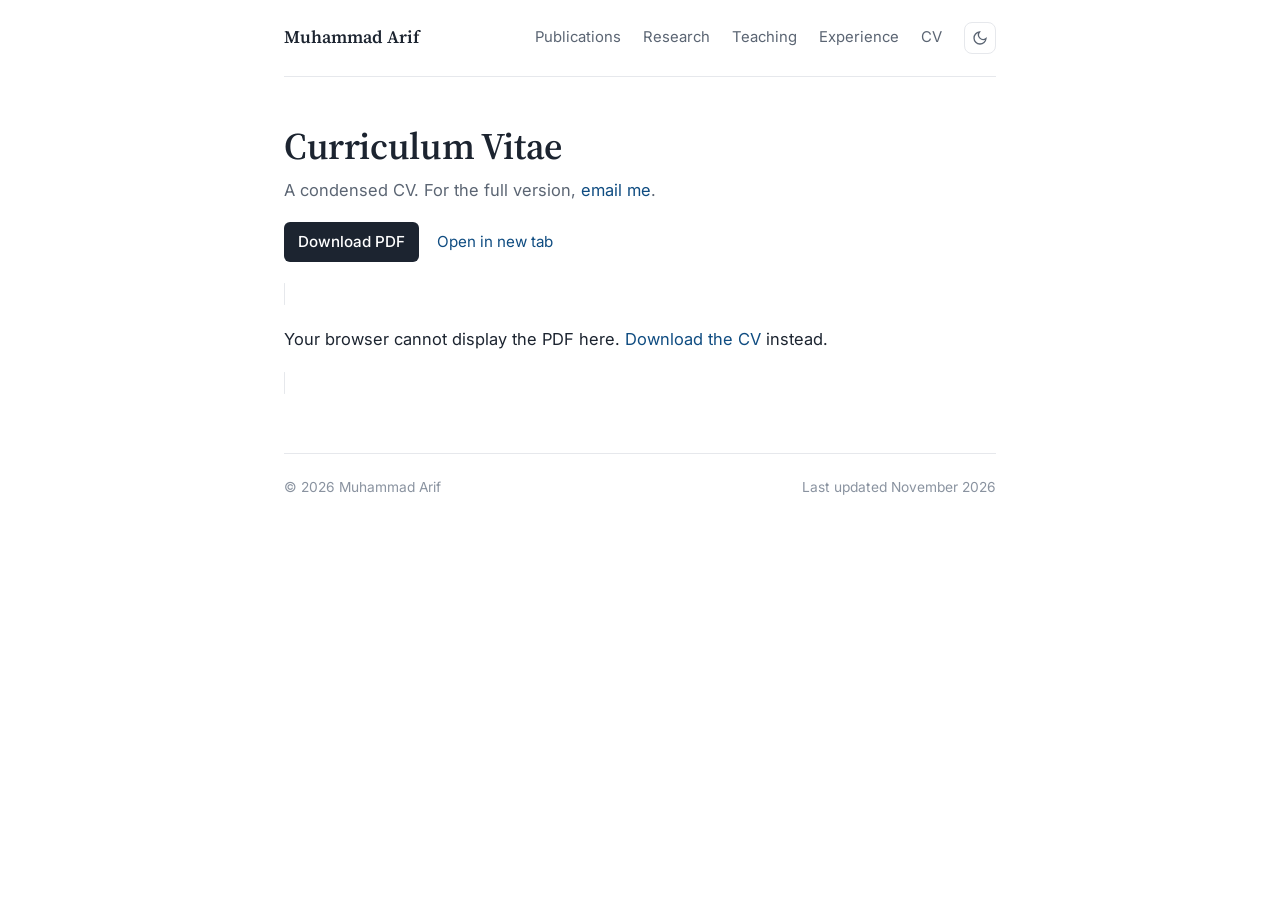
==== cv.html @ a6afcaa0 "Add CV page with condensed-CV note and email link for full version Co-Authored-By: Claude Opus 5.5 <" ====
<!DOCTYPE html>
<html lang="en">
<head>
  <meta charset="UTF-8">
  <meta name="viewport" content="width=device-width, initial-scale=1.0">
  <meta name="color-scheme" content="light dark">
  <title>CV | Muhammad Arif</title>
  <meta name="description" content="Curriculum vitae of Muhammad Arif.">
  <meta property="og:title" content="CV | Muhammad Arif">
  <meta property="og:description" content="Curriculum vitae of Muhammad Arif.">
  <meta property="og:type" content="website">
  <meta property="og:image" content="https://marif561.github.io/images/portrait.jpg">
  <link rel="icon" href="data:image/svg+xml,%3Csvg xmlns='http://www.w3.org/2000/svg' viewBox='0 0 64 64'%3E%3Crect width='64' height='64' rx='32' fill='%230f4c81'/%3E%3Ctext x='50%25' y='56%25' text-anchor='middle' dominant-baseline='middle' font-family='Georgia,serif' font-size='28' fill='%23fff'%3EMA%3C/text%3E%3C/svg%3E">
  <link rel="preconnect" href="https://fonts.googleapis.com">
  <link rel="preconnect" href="https://fonts.gstatic.com" crossorigin>
  <link href="https://fonts.googleapis.com/css2?family=Source+Serif+4:opsz,wght@8..60,400;8..60,600;8..60,700&family=Inter:wght@400;500;600&display=swap" rel="stylesheet">
  <link rel="stylesheet" href="style.css">
  <script>try{var t=localStorage.getItem("theme");if(t)document.documentElement.dataset.theme=t}catch(e){}</script>
</head>
<body>
  <a class="skip" href="#content">Skip to content</a>
  <header class="topbar">
    <a class="home" href="./">Muhammad Arif</a>
    <nav aria-label="Main">
      <a href="publications.html">Publications</a>
      <a href="./#research">Research</a>
      <a href="./#teaching">Teaching</a>
      <a href="./#experience">Experience</a>
      <a href="cv.html">CV</a>
      <button id="theme" class="theme" type="button" aria-label="Toggle dark mode">
        <svg viewBox="0 0 24 24" fill="none" stroke="currentColor" stroke-width="2" stroke-linecap="round"><path d="M21 12.8A9 9 0 1 1 11.2 3a7 7 0 0 0 9.8 9.8z"/></svg>
      </button>
    </nav>
  </header>
  <main id="content">

    <h1 class="page-title">Curriculum Vitae</h1>
    <p class="lead">A condensed CV. For the full version, <a href="mailto:arifmuhmmand@gmail.com?subject=Full%20CV%20request">email me</a>.</p>
    <p class="cv-actions">
      <a class="btn-dl" href="Muhammad_Arif_CV.pdf" download>Download PDF</a>
      <a href="Muhammad_Arif_CV.pdf" target="_blank" rel="noopener">Open in new tab</a>
    </p>
    <object class="cv-embed" data="Muhammad_Arif_CV.pdf#view=FitH" type="application/pdf" aria-label="CV of Muhammad Arif">
      <p>Your browser cannot display the PDF here. <a href="Muhammad_Arif_CV.pdf">Download the CV</a> instead.</p>
    </object>
  </main>
  <footer>
    <span>© 2026 Muhammad Arif</span>
    <span>Last updated November 2026</span>
  </footer>
  <script>
    (function () {
      var root = document.documentElement, btn = document.getElementById("theme");
      function cur() {
        return root.dataset.theme || (matchMedia("(prefers-color-scheme: dark)").matches ? "dark" : "light");
      }
      btn.addEventListener("click", function () {
        var n = cur() === "dark" ? "light" : "dark";
        root.dataset.theme = n;
        try { localStorage.setItem("theme", n); } catch (e) {}
      });
      document.querySelectorAll(".bib-btn").forEach(function (b) {
        b.addEventListener("click", function () {
          var pre = b.closest(".pub").querySelector(".bib");
          pre.hidden = !pre.hidden;
          b.setAttribute("aria-expanded", String(!pre.hidden));
        });
      });
      document.querySelectorAll(".filter button").forEach(function (b) {
        b.addEventListener("click", function () {
          document.querySelectorAll(".filter button").forEach(function (x) { x.classList.remove("on"); });
          b.classList.add("on");
          var f = b.dataset.f;
          document.querySelectorAll(".pub").forEach(function (p) {
            p.hidden = f !== "all" && p.dataset.t !== f;
          });
          document.querySelectorAll(".year-group").forEach(function (g) {
            g.hidden = !g.querySelector(".pub:not([hidden])");
          });
        });
      });
    })();
  </script>
</body>
</html>
---- style.css ----
:root {
  --bg: #ffffff;
  --text: #1c2430;
  --muted: #5b6573;
  --faint: #8a93a0;
  --line: #e6e8ec;
  --accent: #0f4c81;
  --accent-soft: #eef4fa;
  --code-bg: #f6f7f9;
  --serif: "Source Serif 4", Georgia, "Times New Roman", serif;
  --sans: "Inter", system-ui, -apple-system, "Segoe UI", sans-serif;
}
@media (prefers-color-scheme: dark) {
  :root:not([data-theme="light"]) {
    --bg: #12161c; --text: #e6e8eb; --muted: #a3abb6; --faint: #7d8794;
    --line: #262d36; --accent: #8cbcec; --accent-soft: #1a2633; --code-bg: #1a2029;
  }
}
:root[data-theme="dark"] {
  --bg: #12161c; --text: #e6e8eb; --muted: #a3abb6; --faint: #7d8794;
  --line: #262d36; --accent: #8cbcec; --accent-soft: #1a2633; --code-bg: #1a2029;
}

* { box-sizing: border-box; }
html { -webkit-text-size-adjust: 100%; }
body {
  margin: 0 auto; max-width: 760px; padding: 0 24px;
  background: var(--bg); color: var(--text);
  font: 16.5px/1.7 var(--sans); -webkit-font-smoothing: antialiased;
}
a { color: var(--accent); text-decoration: none; }
a:hover { text-decoration: underline; text-underline-offset: 3px; }
b { font-weight: 600; }

.skip { position: absolute; left: -9999px; }
.skip:focus { left: 12px; top: 12px; background: var(--bg); padding: 6px 10px; border: 1px solid var(--line); z-index: 10; }

/* top bar */
.topbar {
  display: flex; align-items: center; justify-content: space-between; gap: 16px; flex-wrap: wrap;
  padding: 22px 0; border-bottom: 1px solid var(--line); margin-bottom: 48px;
}
.home { font-family: var(--serif); font-weight: 600; font-size: 1.1rem; color: var(--text); }
.home:hover { text-decoration: none; }
.topbar nav { display: flex; align-items: center; gap: 22px; font-size: .93rem; }
.topbar nav a { color: var(--muted); }
.topbar nav a:hover { color: var(--text); text-decoration: none; }
.theme {
  background: none; border: 1px solid var(--line); border-radius: 8px; width: 32px; height: 32px;
  color: var(--muted); cursor: pointer; display: grid; place-items: center; padding: 0;
}
.theme:hover { color: var(--text); }
.theme svg { width: 16px; height: 16px; }

/* profile header */
.profile { display: grid; grid-template-columns: 168px 1fr; gap: 36px; align-items: start; margin-bottom: 36px; }
.portrait {
  width: 168px; height: 168px; border-radius: 50%;
  background: linear-gradient(140deg, #0f4c81, #0a2a47); color: #fff;
  display: grid; place-items: center; font: 600 3.2rem var(--serif); letter-spacing: .02em;
}
img.portrait { object-fit: cover; display: block; background: var(--line); box-shadow: 0 0 0 1px var(--line); }
h1 { font-family: var(--serif); font-weight: 600; font-size: 2.35rem; line-height: 1.15; margin: 4px 0 6px; letter-spacing: -.01em; }
.affil { margin: 0; font-size: 1.02rem; }
.loc { margin: 0 0 14px; color: var(--muted); font-size: .95rem; }
.links { list-style: none; margin: 0; padding: 0; display: grid; grid-template-columns: repeat(2, max-content); gap: 4px 28px; font-size: .94rem; }
.links a { display: inline-flex; align-items: center; gap: 8px; }
.links svg { width: 15px; height: 15px; flex: none; }
.handle { color: var(--faint); font-size: .88rem; }

/* sections */
section { margin-bottom: 44px; }
h2 {
  font-family: var(--serif); font-weight: 600; font-size: 1.45rem; margin: 0 0 14px;
  padding-bottom: 6px; border-bottom: 1px solid var(--line);
}
.bio p { margin: 0 0 14px; }
.bio .note { color: var(--muted); }

/* news */
.news { list-style: none; padding: 0; margin: 0; }
.news li { padding: 5px 0 5px 64px; position: relative; }
.news .yr { position: absolute; left: 0; color: var(--faint); font-variant-numeric: tabular-nums; font-size: .92rem; top: 6px; }
.earlier { margin-top: 10px; }
.earlier summary { cursor: pointer; color: var(--muted); font-size: .95rem; padding: 4px 0; }
.earlier summary:hover { color: var(--text); }

/* publications */
.pubs { list-style: none; padding: 0; margin: 0; }
.pub { padding: 14px 0; border-bottom: 1px dashed var(--line); }
.pub:last-child { border-bottom: none; }
.pub-title { font-weight: 600; line-height: 1.45; }
.pub-authors { color: var(--muted); font-size: .94rem; margin-top: 2px; }
.pub-authors b { color: var(--text); }
.pub-venue { font-size: .93rem; margin-top: 2px; font-style: italic; color: var(--muted); }
.venue-tag {
  font-style: normal; font-size: .74rem; font-weight: 600; letter-spacing: .02em;
  background: var(--accent-soft); color: var(--accent); padding: 1px 7px; border-radius: 4px; margin-right: 4px;
}
.star { font-style: normal; font-weight: 600; color: #b5651d; }
.pub-links { font-size: .88rem; margin-top: 4px; color: var(--faint); }
.bib-btn { background: none; border: 0; padding: 0; font: inherit; color: var(--accent); cursor: pointer; }
.bib-btn:hover { text-decoration: underline; text-underline-offset: 3px; }
.bib {
  background: var(--code-bg); border: 1px solid var(--line); border-radius: 6px; padding: 12px 14px; margin: 10px 0 0;
  font: .8rem/1.55 ui-monospace, SFMono-Regular, Menlo, monospace; white-space: pre-wrap; word-break: break-word;
}
.more { margin-top: 12px; font-weight: 500; }

.interests { padding-left: 1.1em; margin: 0; }
.interests li { margin-bottom: 6px; }

/* cv-style lists */
.cv { list-style: none; padding: 0; margin: 0 0 14px; }
.cv li { display: grid; grid-template-columns: 120px 1fr; gap: 16px; padding: 5px 0; }
.cv .when { color: var(--faint); font-size: .92rem; font-variant-numeric: tabular-nums; padding-top: 1px; }

/* publications page */
.page-title { margin-bottom: 8px; }
.lead { color: var(--muted); margin-top: 0; }
.filter { display: flex; flex-wrap: wrap; gap: 6px; margin: 18px 0 30px; }
.filter button {
  font: 500 .86rem var(--sans); padding: 5px 12px; border-radius: 999px; cursor: pointer;
  border: 1px solid var(--line); background: transparent; color: var(--muted);
}
.filter button:hover { color: var(--text); }
.filter button.on { background: var(--text); color: var(--bg); border-color: var(--text); }
.year-group h2 { font-size: 1.2rem; color: var(--muted); }

footer {
  display: flex; justify-content: space-between; flex-wrap: wrap; gap: 8px;
  border-top: 1px solid var(--line); padding: 22px 0 40px; margin-top: 56px;
  color: var(--faint); font-size: .86rem;
}

@media (max-width: 640px) {
  body { font-size: 16px; padding: 0 18px; }
  .topbar { margin-bottom: 32px; }
  .topbar nav { gap: 6px 14px; font-size: .88rem; flex-wrap: wrap; }
  .profile { grid-template-columns: 1fr; gap: 18px; }
  .portrait { width: 120px; height: 120px; font-size: 2.3rem; }
  h1 { font-size: 2rem; }
  .links { grid-template-columns: 1fr 1fr; gap: 4px 16px; }
  .cv li { grid-template-columns: 1fr; gap: 0; }
  .handle { display: none; }
  .news li { padding-left: 0; }
  .news .yr { position: static; margin-right: 6px; }
}
@media print {
  .topbar nav, .bib-btn, .filter { display: none; }
}

/* cv page */
.cv-actions { display: flex; gap: 18px; align-items: center; margin: 18px 0; font-size: .95rem; }
.btn-dl { background: var(--text); color: var(--bg); padding: 7px 14px; border-radius: 6px; font-weight: 500; }
.btn-dl:hover { text-decoration: none; opacity: .9; }
.cv-embed { width: 100%; height: 85vh; min-height: 600px; border: 1px solid var(--line); border-radius: 6px; background: var(--code-bg); }
@media (max-width: 640px) { .cv-embed { height: 70vh; min-height: 420px; } }
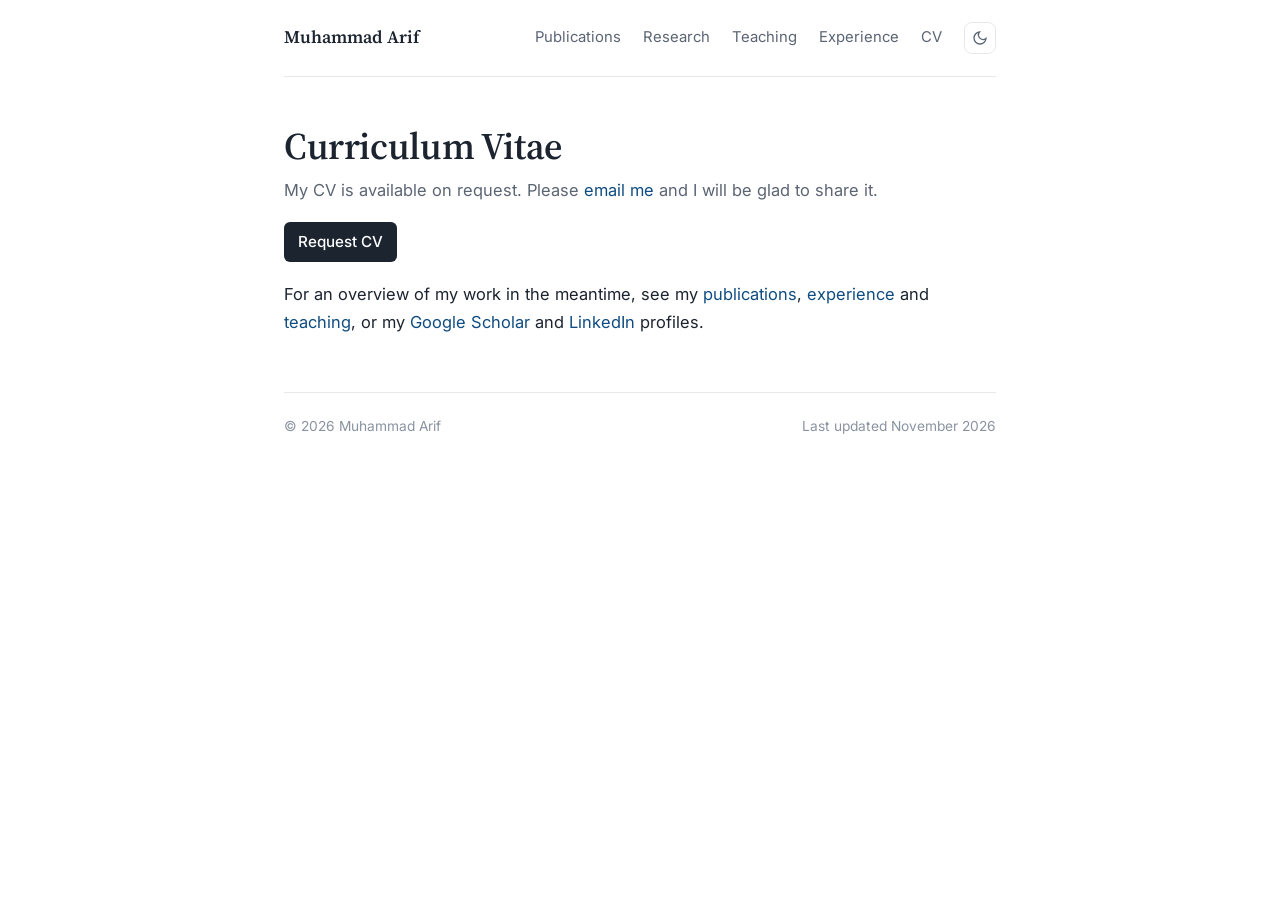
==== commit 057c80c4: "Make CV available on request only; remove PDF from site Co-Authored-By: Claude Opus 5.5 <noreply@ant" ====
--- a/cv.html
+++ b/cv.html
@@ -35,14 +35,14 @@
   <main id="content">
 
     <h1 class="page-title">Curriculum Vitae</h1>
-    <p class="lead">A condensed CV. For the full version, <a href="mailto:arifmuhmmand@gmail.com?subject=Full%20CV%20request">email me</a>.</p>
+    <p class="lead">My CV is available on request. Please <a href="mailto:arifmuhmmand@gmail.com?subject=CV%20request">email me</a> and I will be glad to share it.</p>
     <p class="cv-actions">
-      <a class="btn-dl" href="Muhammad_Arif_CV.pdf" download>Download PDF</a>
-      <a href="Muhammad_Arif_CV.pdf" target="_blank" rel="noopener">Open in new tab</a>
+      <a class="btn-dl" href="mailto:arifmuhmmand@gmail.com?subject=CV%20request">Request CV</a>
     </p>
-    <object class="cv-embed" data="Muhammad_Arif_CV.pdf#view=FitH" type="application/pdf" aria-label="CV of Muhammad Arif">
-      <p>Your browser cannot display the PDF here. <a href="Muhammad_Arif_CV.pdf">Download the CV</a> instead.</p>
-    </object>
+    <p>For an overview of my work in the meantime, see my <a href="publications.html">publications</a>,
+       <a href="./#experience">experience</a> and <a href="./#teaching">teaching</a>, or my
+       <a href="https://scholar.google.com/citations?user=NUbu-DoAAAAJ" target="_blank" rel="noopener">Google Scholar</a> and
+       <a href="https://www.linkedin.com/in/muhammadarif1906/" target="_blank" rel="noopener">LinkedIn</a> profiles.</p>
   </main>
   <footer>
     <span>© 2026 Muhammad Arif</span>
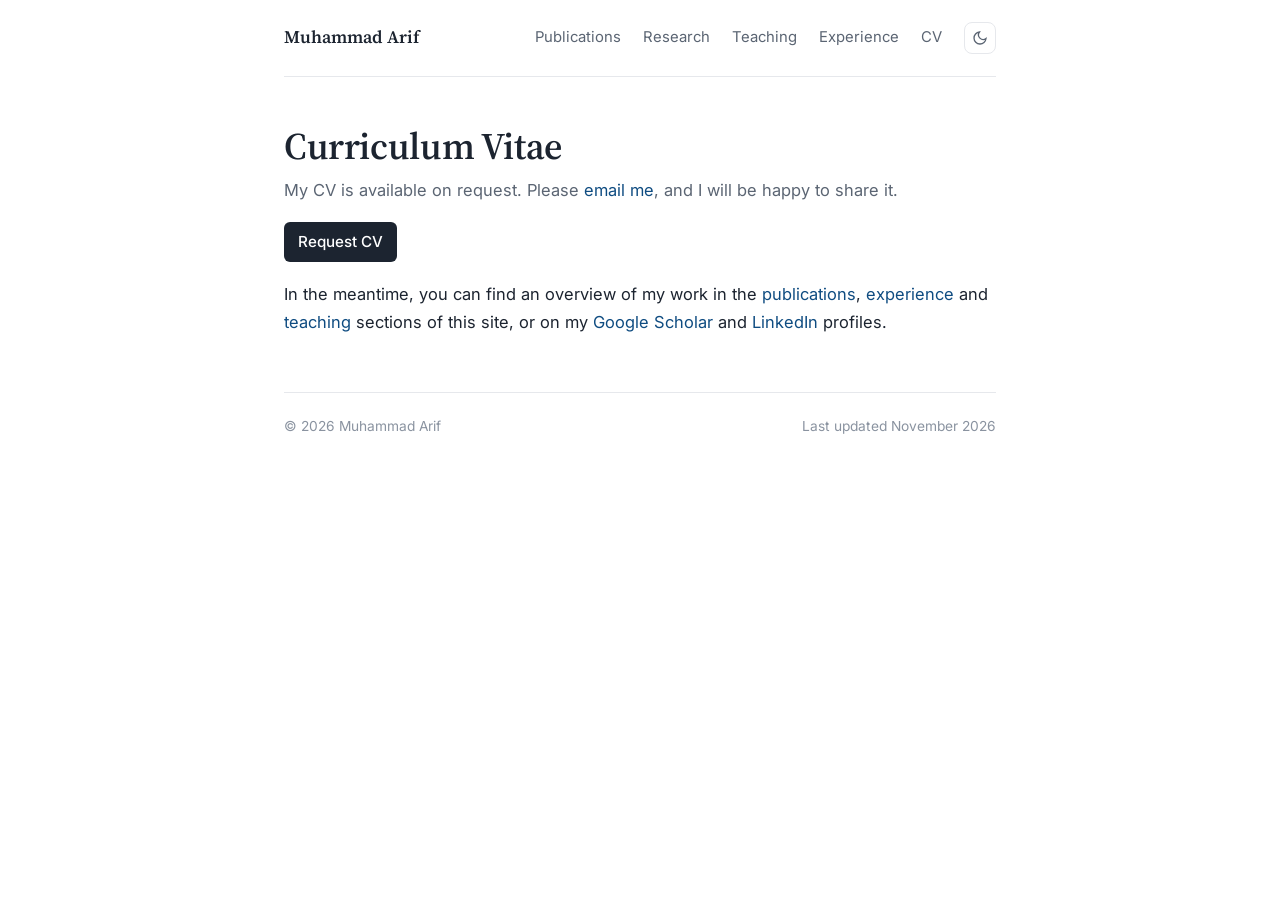
==== commit cdb76d83: "Polish wording and punctuation across the site Co-Authored-By: Claude Opus 5.5 <noreply@anthropic.co" ====
--- a/cv.html
+++ b/cv.html
@@ -35,12 +35,13 @@
   <main id="content">
 
     <h1 class="page-title">Curriculum Vitae</h1>
-    <p class="lead">My CV is available on request. Please <a href="mailto:arifmuhmmand@gmail.com?subject=CV%20request">email me</a> and I will be glad to share it.</p>
+    <p class="lead">My CV is available on request. Please <a href="mailto:arifmuhmmand@gmail.com?subject=CV%20request">email me</a>, and I will be happy to share it.</p>
     <p class="cv-actions">
       <a class="btn-dl" href="mailto:arifmuhmmand@gmail.com?subject=CV%20request">Request CV</a>
     </p>
-    <p>For an overview of my work in the meantime, see my <a href="publications.html">publications</a>,
-       <a href="./#experience">experience</a> and <a href="./#teaching">teaching</a>, or my
+    <p>In the meantime, you can find an overview of my work in the
+       <a href="publications.html">publications</a>, <a href="./#experience">experience</a> and
+       <a href="./#teaching">teaching</a> sections of this site, or on my
        <a href="https://scholar.google.com/citations?user=NUbu-DoAAAAJ" target="_blank" rel="noopener">Google Scholar</a> and
        <a href="https://www.linkedin.com/in/muhammadarif1906/" target="_blank" rel="noopener">LinkedIn</a> profiles.</p>
   </main>
--- a/style.css
+++ b/style.css
@@ -53,13 +53,13 @@
 .theme svg { width: 16px; height: 16px; }
 
 /* profile header */
-.profile { display: grid; grid-template-columns: 168px 1fr; gap: 36px; align-items: start; margin-bottom: 36px; }
+.profile { display: grid; grid-template-columns: 220px 1fr; gap: 40px; align-items: start; margin-bottom: 36px; }
 .portrait {
-  width: 168px; height: 168px; border-radius: 50%;
+  width: 220px; height: 220px; border-radius: 50%;
   background: linear-gradient(140deg, #0f4c81, #0a2a47); color: #fff;
   display: grid; place-items: center; font: 600 3.2rem var(--serif); letter-spacing: .02em;
 }
-img.portrait { object-fit: cover; display: block; background: var(--line); box-shadow: 0 0 0 1px var(--line); }
+img.portrait { object-fit: cover; display: block; background: var(--line); box-shadow: 0 0 0 4px var(--bg), 0 0 0 5px var(--line), 0 6px 20px rgba(0,0,0,.12); }
 h1 { font-family: var(--serif); font-weight: 600; font-size: 2.35rem; line-height: 1.15; margin: 4px 0 6px; letter-spacing: -.01em; }
 .affil { margin: 0; font-size: 1.02rem; }
 .loc { margin: 0 0 14px; color: var(--muted); font-size: .95rem; }
@@ -138,7 +138,7 @@
   .topbar { margin-bottom: 32px; }
   .topbar nav { gap: 6px 14px; font-size: .88rem; flex-wrap: wrap; }
   .profile { grid-template-columns: 1fr; gap: 18px; }
-  .portrait { width: 120px; height: 120px; font-size: 2.3rem; }
+  .portrait { width: 170px; height: 170px; font-size: 2.3rem; }
   h1 { font-size: 2rem; }
   .links { grid-template-columns: 1fr 1fr; gap: 4px 16px; }
   .cv li { grid-template-columns: 1fr; gap: 0; }
